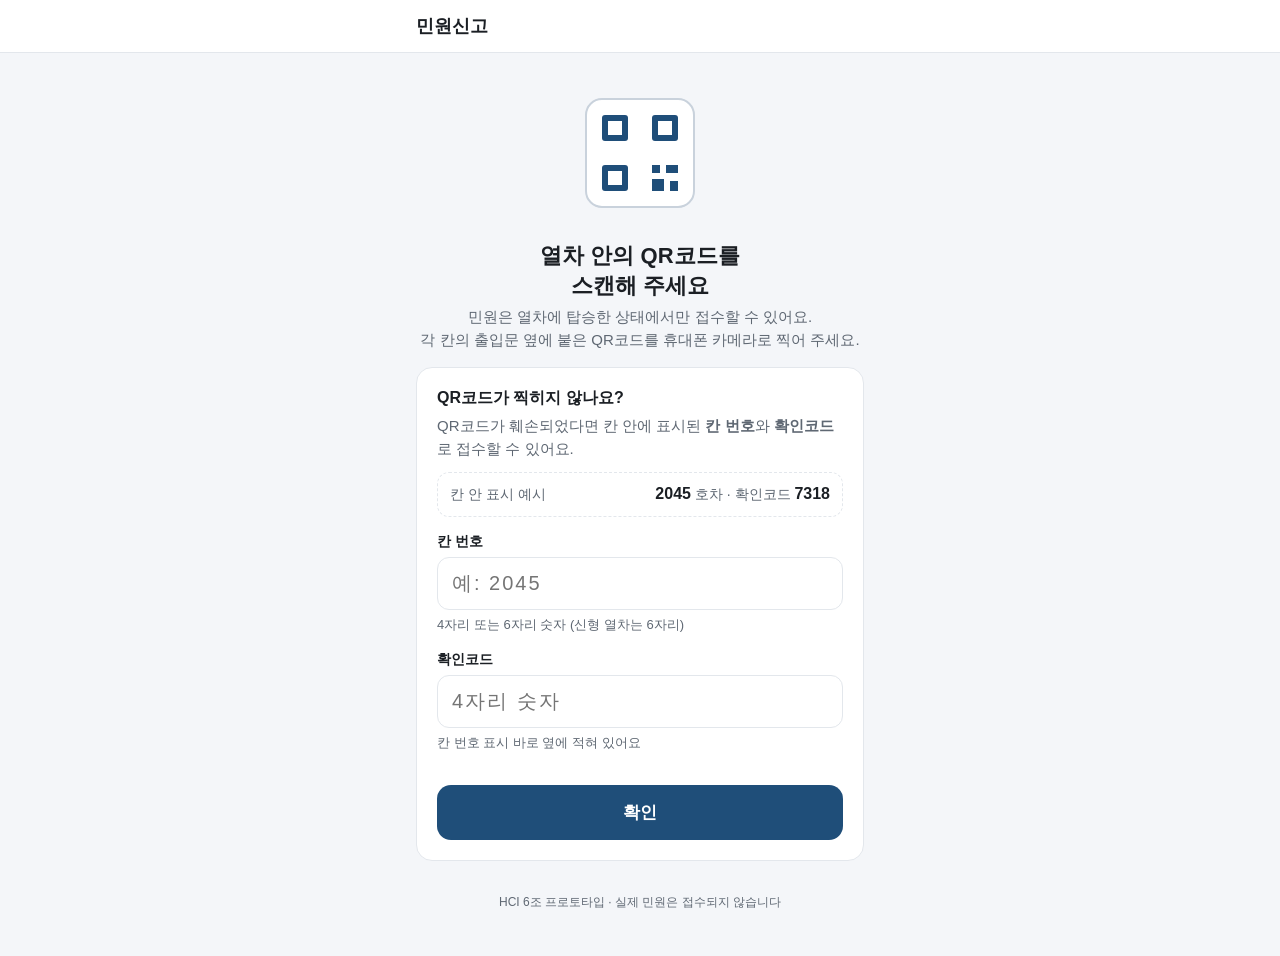
==== temperature/index.html @ fa4c4b87 "Initial commit" ====
<!doctype html>
<html lang="ko">
<head>
<meta charset="utf-8">
<meta name="viewport" content="width=device-width, initial-scale=1, viewport-fit=cover">
<title>온도조절 민원 (프로토타입)</title>
<link rel="stylesheet" href="../assets/style.css">
</head>
<body>
<header class="topbar"><div class="inner"><a class="back" id="backLink" href="../index.html" aria-label="뒤로">‹</a><h1>온도조절</h1></div></header>

<main class="wrap">
  <div class="carbadge">
    <span class="dot"></span>
    <div><b id="carText"></b><small>지금 타고 있는 칸으로 접수돼요</small></div>
  </div>

  <!-- 1단계: 온도 확인 + 더워요/추워요 바로 전송 -->
  <section class="step on" id="s1">
    <div class="temps">
      <div class="temp now">
        <div class="k">현재 온도</div>
        <div class="v"><span id="nowTemp"></span><small>°C</small></div>
        <div class="m">지금 이 칸의 온도</div>
      </div>
      <div class="temp rec">
        <div class="k">겨울철 권장 난방 온도</div>
        <div class="v"><span id="recTemp"></span><small>°C</small></div>
        <div class="m">지하철 객실 기준</div>
      </div>
    </div>

    <p class="lead">지금 칸이 어떤가요?</p>
    <p class="desc">누르면 바로 접수돼요.</p>
    <div class="choice">
      <button class="hot" data-v="hot"><span class="emo" aria-hidden="true">🥵</span><span><b>더워요</b><small>난방을 약하게 해주세요</small></span></button>
      <button class="cold" data-v="cold"><span class="emo" aria-hidden="true">🥶</span><span><b>추워요</b><small>난방을 더 세게 해주세요</small></span></button>
    </div>
  </section>

  <!-- 2단계: 접수 완료 + 처리 상태 -->
  <section class="step" id="s3">
    <div class="done-icon"><svg width="36" height="36" viewBox="0 0 24 24" aria-hidden="true"><path d="M5 12.5l4.5 4.5L19 7.5" stroke="#1f9d61" stroke-width="2.6" fill="none" stroke-linecap="round" stroke-linejoin="round"/></svg></div>
    <p class="lead center" style="margin-top:8px">접수되었어요</p>
    <p class="desc center" id="doneDesc"></p>
    <div class="card">
      <ul class="timeline" id="timeline"></ul>
    </div>
    <div class="card" style="font-size:14px;color:var(--sub);line-height:1.6">
      <table class="summary">
        <tr><th>접수번호</th><td id="ticket"></td></tr>
        <tr><th>접수 시각</th><td id="time"></td></tr>
      </table>
      <p style="margin:10px 0 0">같은 칸의 온도 민원은 5분에 한 번만 접수할 수 있어요.</p>
    </div>
    <a class="btn ghost" id="homeLink" href="../index.html" style="margin-top:12px">처음으로</a>
  </section>

  <!-- 중복 접수 제한 -->
  <section class="step" id="sWait">
    <p class="lead">이미 접수된 민원이 있어요</p>
    <p class="desc" id="waitDesc"></p>
    <a class="btn primary" id="homeLink2" href="../index.html" style="margin-top:20px">처음으로</a>
  </section>

  <p class="footer">HCI 6조 프로토타입 · 실제 민원은 접수되지 않습니다</p>
</main>

<script src="../assets/app.js"></script>
<script>
  const { car, key } = getParams();
  // QR 키가 맞지 않으면 첫 화면(차단 화면)으로 돌려보냄
  if (!verifyQr(car, key)) location.replace('../index.html');

  const info = CARS[car] || { line: '' };
  const carLabel = `${info.line} ${car}호차`;
  const home = '../index.html' + (CARS[car] ? qs(car) : '');
  document.getElementById('carText').textContent = carLabel;
  ['backLink', 'homeLink', 'homeLink2'].forEach(id => document.getElementById(id).href = home);

  const LABEL = { hot: '더워요 (난방 약하게)', cold: '추워요 (난방 강하게)' };
  const COOLDOWN = 5 * 60 * 1000;
  document.getElementById('nowTemp').textContent = info.temp != null ? info.temp.toFixed(1) : '-';
  document.getElementById('recTemp').textContent = RECOMMENDED_WINTER;

  function go(id) {
    document.querySelectorAll('.step').forEach(s => s.classList.toggle('on', s.id === id));
    window.scrollTo(0, 0);
  }

  // 같은 칸 중복 접수 확인 (5분)
  const last = store.get('last_' + car);
  if (last && Date.now() - last.at < COOLDOWN) {
    const left = Math.ceil((COOLDOWN - (Date.now() - last.at)) / 60000);
    document.getElementById('waitDesc').textContent =
      `${new Date(last.at).toLocaleTimeString('ko-KR', { hour: '2-digit', minute: '2-digit' })}에 접수한 '${LABEL[last.v]}' 민원이 처리 중이에요. 약 ${left}분 뒤에 다시 접수할 수 있어요.`;
    go('sWait');
  }

  document.querySelectorAll('.choice button').forEach(b => b.addEventListener('click', () => submit(b.dataset.v)));

  function submit(choice) {
    const now = new Date();
    const hm = now.toLocaleTimeString('ko-KR', { hour: '2-digit', minute: '2-digit' });
    const ticket = 'T' + now.toISOString().slice(2, 10).replace(/-/g, '') + '-' + String(Math.floor(Math.random() * 9000) + 1000);
    document.getElementById('ticket').textContent = ticket;
    document.getElementById('time').textContent = now.toLocaleString('ko-KR');
    document.getElementById('doneDesc').textContent = `${carLabel} · ${LABEL[choice]}`;
    // 모의 처리 상태 (실제 처리 결과는 범위 외)
    document.getElementById('timeline').innerHTML = `
      <li class="ok">민원 접수 완료<small>${hm}</small></li>
      <li class="ok">기관사에게 전달됨<small>해당 열차 기관사가 확인합니다</small></li>
      <li>온도 조정 검토 중<small>보통 몇 분 안에 조치되며, 혼잡도·적정온도 기준에 따라 달라질 수 있어요</small></li>`;
    store.set('last_' + car, { at: now.getTime(), v: choice });
    go('s3');
  }
</script>
</body>
</html>
---- assets/style.css ----
:root {
  --bg: #f4f6f9;
  --card: #ffffff;
  --text: #1b1f24;
  --sub: #5f6873;
  --line: #e3e7ec;
  --brand: #1f4e79;
  --brand-soft: #e7eff7;
  --hot: #e5572f;
  --hot-soft: #fdece6;
  --cold: #2a7de1;
  --cold-soft: #e6f0fc;
  --ok: #1f9d61;
  --err: #d13b3b;
}
* { box-sizing: border-box; }
html, body { margin: 0; }
body {
  background: var(--bg);
  color: var(--text);
  font-family: -apple-system, BlinkMacSystemFont, "Apple SD Gothic Neo", "Malgun Gothic", "Noto Sans KR", sans-serif;
  -webkit-tap-highlight-color: transparent;
  min-height: 100vh;
}
.wrap { max-width: 480px; margin: 0 auto; padding: 0 16px 32px; }

/* 상단 바 */
.topbar {
  position: sticky; top: 0; z-index: 5;
  background: var(--card); border-bottom: 1px solid var(--line);
}
.topbar .inner { max-width: 480px; margin: 0 auto; padding: 14px 16px; display: flex; align-items: center; gap: 10px; }
.topbar h1 { font-size: 18px; margin: 0; flex: 1; }
.back { border: 0; background: none; font-size: 22px; padding: 4px 8px 4px 0; cursor: pointer; color: var(--text); text-decoration: none; line-height: 1; }

/* 탑승 칸 표시 */
.carbadge {
  margin: 16px 0 8px; padding: 14px 16px; border-radius: 14px;
  background: var(--brand-soft); color: var(--brand);
  display: flex; align-items: center; gap: 12px;
}
.carbadge .dot { width: 10px; height: 10px; border-radius: 50%; background: var(--ok); flex: none; }
.carbadge b { font-size: 17px; }
.carbadge small { display: block; color: var(--sub); font-size: 13px; margin-top: 2px; }

/* 메뉴 그리드 */
.section-title { font-size: 15px; color: var(--sub); margin: 24px 0 12px; font-weight: 600; }
.grid { display: grid; grid-template-columns: repeat(3, 1fr); gap: 12px; }
.menu {
  background: var(--card); border: 1px solid var(--line); border-radius: 16px;
  padding: 18px 6px 14px; display: flex; flex-direction: column; align-items: center; gap: 10px;
  font-size: 14px; color: var(--text); cursor: pointer; text-align: center; line-height: 1.3;
  font-family: inherit; min-height: 118px; text-decoration: none;
}
.menu:active { transform: scale(0.97); }
.menu .ic { width: 52px; height: 52px; border-radius: 50%; background: #f1f3f6; display: grid; place-items: center; }
.menu .ic svg { width: 30px; height: 30px; }
.menu.primary { border-color: var(--hot); box-shadow: 0 0 0 2px var(--hot-soft); }
.menu.muted { color: var(--sub); }
.menu small { font-size: 11px; color: var(--sub); }

/* 카드, 버튼 */
.card { background: var(--card); border: 1px solid var(--line); border-radius: 16px; padding: 20px; margin-top: 16px; }
.btn {
  display: block; width: 100%; border: 0; border-radius: 14px; padding: 16px;
  font-size: 17px; font-weight: 700; font-family: inherit; cursor: pointer; text-align: center; text-decoration: none;
}
.btn.primary { background: var(--brand); color: #fff; }
.btn.ghost { background: transparent; color: var(--sub); font-weight: 600; }
.btn + .btn { margin-top: 8px; }

/* 덥다/춥다 큰 버튼 */
.choice { display: grid; gap: 12px; margin-top: 20px; }
.choice button {
  border: 2px solid transparent; border-radius: 20px; padding: 28px 20px;
  display: flex; align-items: center; gap: 16px; font-family: inherit; cursor: pointer; text-align: left;
}
.choice button span.emo { font-size: 40px; line-height: 1; }
.choice button b { font-size: 22px; display: block; }
.choice button small { font-size: 14px; color: var(--sub); }
.choice .hot { background: var(--hot-soft); color: var(--hot); }
.choice .cold { background: var(--cold-soft); color: var(--cold); }
.choice button:active { transform: scale(0.98); }
.choice button.selected { border-color: currentColor; }

/* 온도 표시 */
.temps { display: grid; grid-template-columns: 1fr 1fr; gap: 12px; margin-top: 12px; }
.temp { background: var(--card); border: 1px solid var(--line); border-radius: 16px; padding: 16px; }
.temp .k { font-size: 13px; color: var(--sub); font-weight: 600; }
.temp .v { font-size: 34px; font-weight: 800; margin-top: 6px; letter-spacing: -1px; }
.temp .v small { font-size: 18px; font-weight: 700; margin-left: 2px; }
.temp .m { font-size: 12px; color: var(--sub); margin-top: 4px; }
.temp.now .v { color: var(--brand); }
.temp.rec { background: #f8f9fb; }

/* 단계 화면 */
.step { display: none; }
.step.on { display: block; }
.lead { font-size: 22px; font-weight: 800; margin: 24px 0 6px; line-height: 1.35; }
.desc { color: var(--sub); font-size: 15px; margin: 0; line-height: 1.5; }

.summary { width: 100%; border-collapse: collapse; font-size: 15px; }
.summary th { text-align: left; color: var(--sub); font-weight: 500; padding: 8px 0; width: 90px; }
.summary td { padding: 8px 0; font-weight: 700; }

/* 완료 */
.done-icon { width: 72px; height: 72px; border-radius: 50%; background: #e4f5ec; display: grid; place-items: center; margin: 32px auto 8px; }
.center { text-align: center; }
.timeline { list-style: none; padding: 0; margin: 0; }
.timeline li { position: relative; padding: 0 0 18px 28px; font-size: 15px; }
.timeline li::before { content: ""; position: absolute; left: 6px; top: 6px; width: 10px; height: 10px; border-radius: 50%; background: var(--line); }
.timeline li::after { content: ""; position: absolute; left: 10px; top: 18px; bottom: 0; width: 2px; background: var(--line); }
.timeline li:last-child::after { display: none; }
.timeline li.ok::before { background: var(--ok); }
.timeline li small { display: block; color: var(--sub); font-size: 13px; margin-top: 2px; }

/* 차단 / 수동입력 */
.block { text-align: center; padding-top: 40px; }
.block .qrart { width: 120px; height: 120px; margin: 0 auto 16px; }
.field { margin-top: 16px; }
.field label { display: block; font-size: 14px; font-weight: 600; margin-bottom: 6px; }
.field input {
  width: 100%; font-size: 20px; padding: 14px; border: 1.5px solid var(--line); border-radius: 12px;
  font-family: inherit; letter-spacing: 2px; background: #fff; color: var(--text);
}
.field input:focus { outline: none; border-color: var(--brand); }
.field input.bad { border-color: var(--err); }
.field .hint { font-size: 13px; color: var(--sub); margin-top: 6px; line-height: 1.45; }
.error { color: var(--err); font-size: 14px; margin-top: 12px; min-height: 20px; font-weight: 600; }
.signex {
  margin-top: 12px; border: 1.5px dashed var(--line); border-radius: 12px; padding: 12px;
  display: flex; justify-content: space-between; align-items: center; font-size: 14px; color: var(--sub);
}
.signex b { color: var(--text); font-size: 16px; }

.footer { text-align: center; color: var(--sub); font-size: 12px; margin-top: 32px; line-height: 1.6; }

.toast {
  position: fixed; left: 50%; bottom: 28px; transform: translate(-50%, 20px);
  background: rgba(27,31,36,.92); color: #fff; padding: 12px 18px; border-radius: 12px;
  font-size: 14px; opacity: 0; transition: .2s; pointer-events: none; width: max-content; max-width: calc(100% - 32px); text-align: center;
}
.toast.show { opacity: 1; transform: translate(-50%, 0); }
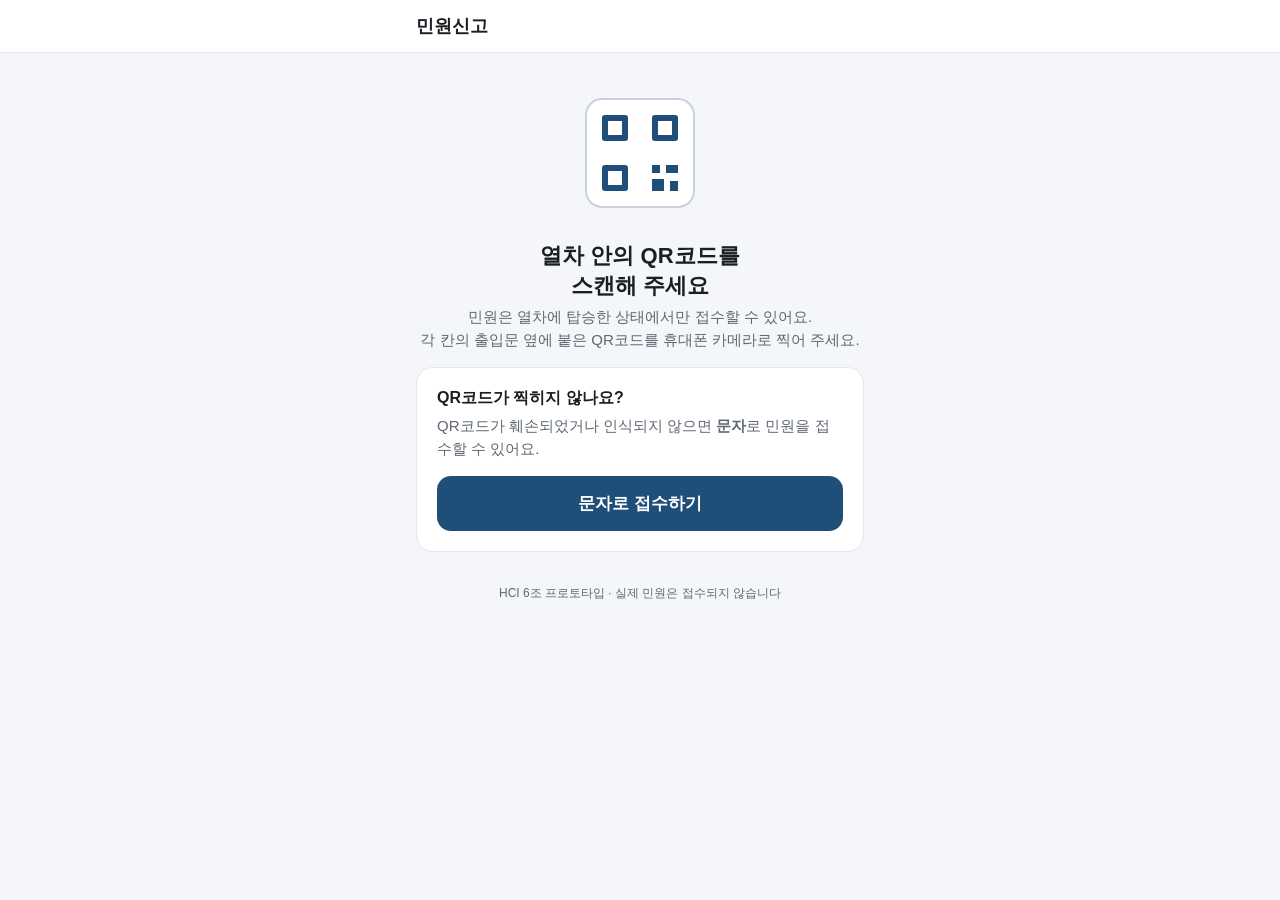
==== commit f8d50e48: "민원접수" ====
--- a/temperature/index.html
+++ b/temperature/index.html
@@ -51,16 +51,8 @@
         <tr><th>접수번호</th><td id="ticket"></td></tr>
         <tr><th>접수 시각</th><td id="time"></td></tr>
       </table>
-      <p style="margin:10px 0 0">같은 칸의 온도 민원은 5분에 한 번만 접수할 수 있어요.</p>
     </div>
     <a class="btn ghost" id="homeLink" href="../index.html" style="margin-top:12px">처음으로</a>
-  </section>
-
-  <!-- 중복 접수 제한 -->
-  <section class="step" id="sWait">
-    <p class="lead">이미 접수된 민원이 있어요</p>
-    <p class="desc" id="waitDesc"></p>
-    <a class="btn primary" id="homeLink2" href="../index.html" style="margin-top:20px">처음으로</a>
   </section>
 
   <p class="footer">HCI 6조 프로토타입 · 실제 민원은 접수되지 않습니다</p>
@@ -75,26 +67,16 @@
   const info = CARS[car] || { line: '' };
   const carLabel = `${info.line} ${car}호차`;
   const home = '../index.html' + (CARS[car] ? qs(car) : '');
-  document.getElementById('carText').textContent = carLabel;
-  ['backLink', 'homeLink', 'homeLink2'].forEach(id => document.getElementById(id).href = home);
+  document.getElementById('carText').textContent = info.pos ? `${carLabel} · ${info.pos}번째 칸` : carLabel;
+  ['backLink', 'homeLink'].forEach(id => document.getElementById(id).href = home);
 
   const LABEL = { hot: '더워요 (난방 약하게)', cold: '추워요 (난방 강하게)' };
-  const COOLDOWN = 5 * 60 * 1000;
   document.getElementById('nowTemp').textContent = info.temp != null ? info.temp.toFixed(1) : '-';
   document.getElementById('recTemp').textContent = RECOMMENDED_WINTER;
 
   function go(id) {
     document.querySelectorAll('.step').forEach(s => s.classList.toggle('on', s.id === id));
     window.scrollTo(0, 0);
-  }
-
-  // 같은 칸 중복 접수 확인 (5분)
-  const last = store.get('last_' + car);
-  if (last && Date.now() - last.at < COOLDOWN) {
-    const left = Math.ceil((COOLDOWN - (Date.now() - last.at)) / 60000);
-    document.getElementById('waitDesc').textContent =
-      `${new Date(last.at).toLocaleTimeString('ko-KR', { hour: '2-digit', minute: '2-digit' })}에 접수한 '${LABEL[last.v]}' 민원이 처리 중이에요. 약 ${left}분 뒤에 다시 접수할 수 있어요.`;
-    go('sWait');
   }
 
   document.querySelectorAll('.choice button').forEach(b => b.addEventListener('click', () => submit(b.dataset.v)));
@@ -111,7 +93,6 @@
       <li class="ok">민원 접수 완료<small>${hm}</small></li>
       <li class="ok">기관사에게 전달됨<small>해당 열차 기관사가 확인합니다</small></li>
       <li>온도 조정 검토 중<small>보통 몇 분 안에 조치되며, 혼잡도·적정온도 기준에 따라 달라질 수 있어요</small></li>`;
-    store.set('last_' + car, { at: now.getTime(), v: choice });
     go('s3');
   }
 </script>
--- a/assets/style.css
+++ b/assets/style.css
@@ -83,6 +83,49 @@
 .choice button:active { transform: scale(0.98); }
 .choice button.selected { border-color: currentColor; }
 
+/* 타고 있는 칸 그림 */
+.train { background: var(--card); border: 1px solid var(--line); border-radius: 16px; padding: 16px 14px 14px; margin-top: 12px; }
+.train-pin { position: relative; height: 44px; }
+.train-pin > * { position: absolute; left: calc((var(--p) - 0.5) / var(--n) * 100%); transform: translateX(-50%); }
+.train-pin span { top: 0; font-size: 12px; font-weight: 700; white-space: nowrap; }
+.train-pin svg { top: 18px; }
+.train-cars { display: grid; grid-template-columns: repeat(var(--n), 1fr); gap: 3px; }
+.tc { background: #9aa3ad; color: #fff; font-weight: 800; font-size: 15px; text-align: center; padding: 8px 0; border-radius: 4px; }
+.tc.head { border-radius: 14px 4px 4px 14px; }
+.tc.me { background: #f07a2b; }
+.train-cap { margin: 10px 0 0; font-size: 14px; text-align: center; }
+.train-cap span { color: var(--sub); }
+
+/* 민원 선택지 */
+.opts { display: grid; grid-template-columns: 1fr 1fr; gap: 10px; margin-top: 14px; }
+.opts.one { grid-template-columns: 1fr; }
+.opt {
+  border: 1.5px solid var(--line); background: var(--card); border-radius: 12px; padding: 14px 12px;
+  font-size: 16px; font-family: inherit; color: var(--text); cursor: pointer; text-align: left;
+  display: flex; align-items: center; gap: 10px;
+}
+.opt::before { content: ""; width: 20px; height: 20px; border-radius: 6px; border: 2px solid #b7c0ca; flex: none; }
+.opt[aria-pressed="true"] { border-color: var(--brand); background: var(--brand-soft); font-weight: 700; }
+.opt[aria-pressed="true"]::before { background: var(--brand) url("data:image/svg+xml,%3Csvg xmlns='http://www.w3.org/2000/svg' viewBox='0 0 24 24'%3E%3Cpath d='M5 12.5l4.5 4.5L19 7.5' stroke='white' stroke-width='3' fill='none' stroke-linecap='round'/%3E%3C/svg%3E") center/14px no-repeat; border-color: var(--brand); }
+.sub-label { font-size: 14px; font-weight: 700; margin: 22px 0 0; }
+textarea.memo {
+  width: 100%; margin-top: 10px; min-height: 92px; font-size: 15px; padding: 12px; border: 1.5px solid var(--line);
+  border-radius: 12px; font-family: inherit; resize: vertical; background: #fff; color: var(--text);
+}
+textarea.memo:focus { outline: none; border-color: var(--brand); }
+.count { text-align: right; font-size: 12px; color: var(--sub); margin-top: 4px; }
+.photos { display: flex; gap: 8px; margin-top: 14px; flex-wrap: wrap; align-items: center; }
+.photo-btn {
+  border: 1.5px solid var(--line); background: var(--card); border-radius: 12px; padding: 10px 14px;
+  font-size: 14px; font-weight: 600; font-family: inherit; color: var(--brand); cursor: pointer;
+}
+.photo-btn input { display: none; }
+.thumb { width: 56px; height: 56px; border-radius: 10px; object-fit: cover; border: 1px solid var(--line); }
+.warn { background: #fdecef; color: #a3213c; border-radius: 12px; padding: 12px 14px; font-size: 14px; line-height: 1.5; margin-top: 16px; }
+.warn b { font-size: 15px; }
+.submit-bar { margin-top: 24px; }
+.btn:disabled { background: #c3cad2; cursor: default; }
+
 /* 온도 표시 */
 .temps { display: grid; grid-template-columns: 1fr 1fr; gap: 12px; margin-top: 12px; }
 .temp { background: var(--card); border: 1px solid var(--line); border-radius: 16px; padding: 16px; }
